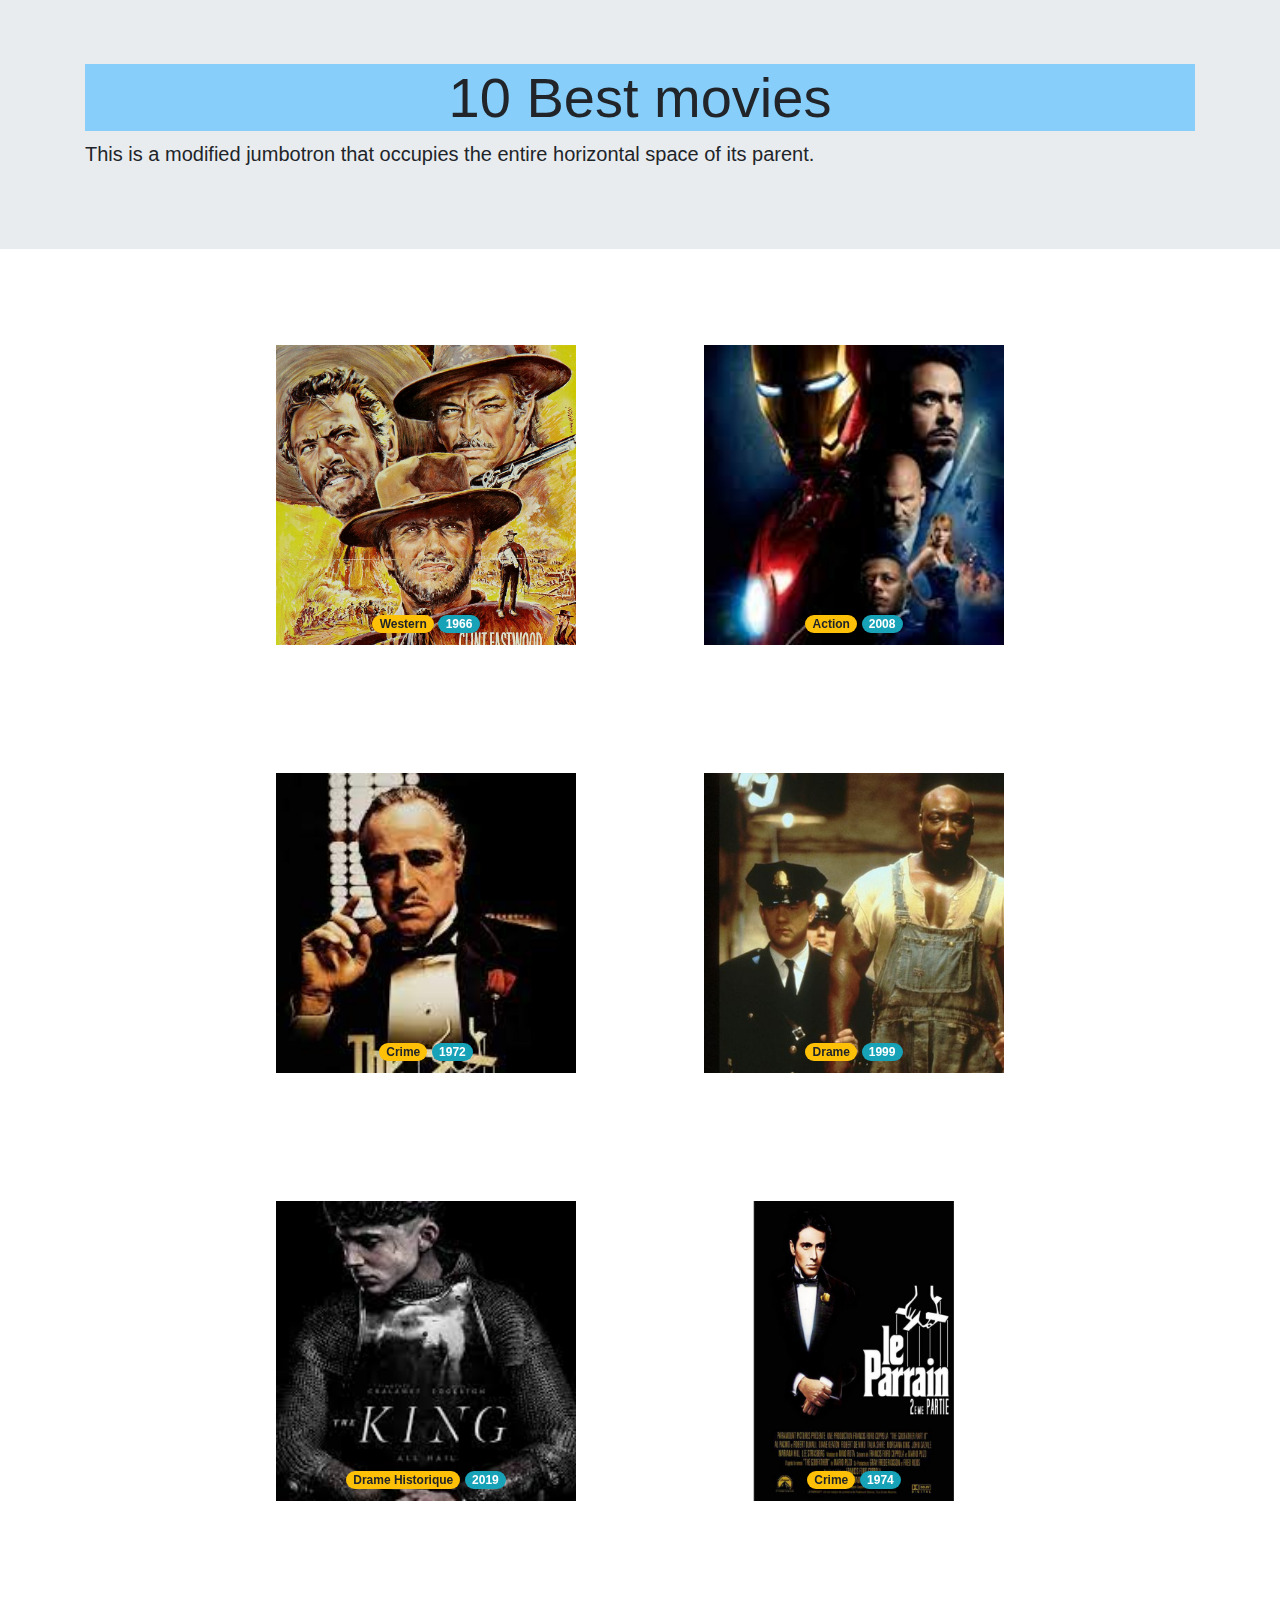
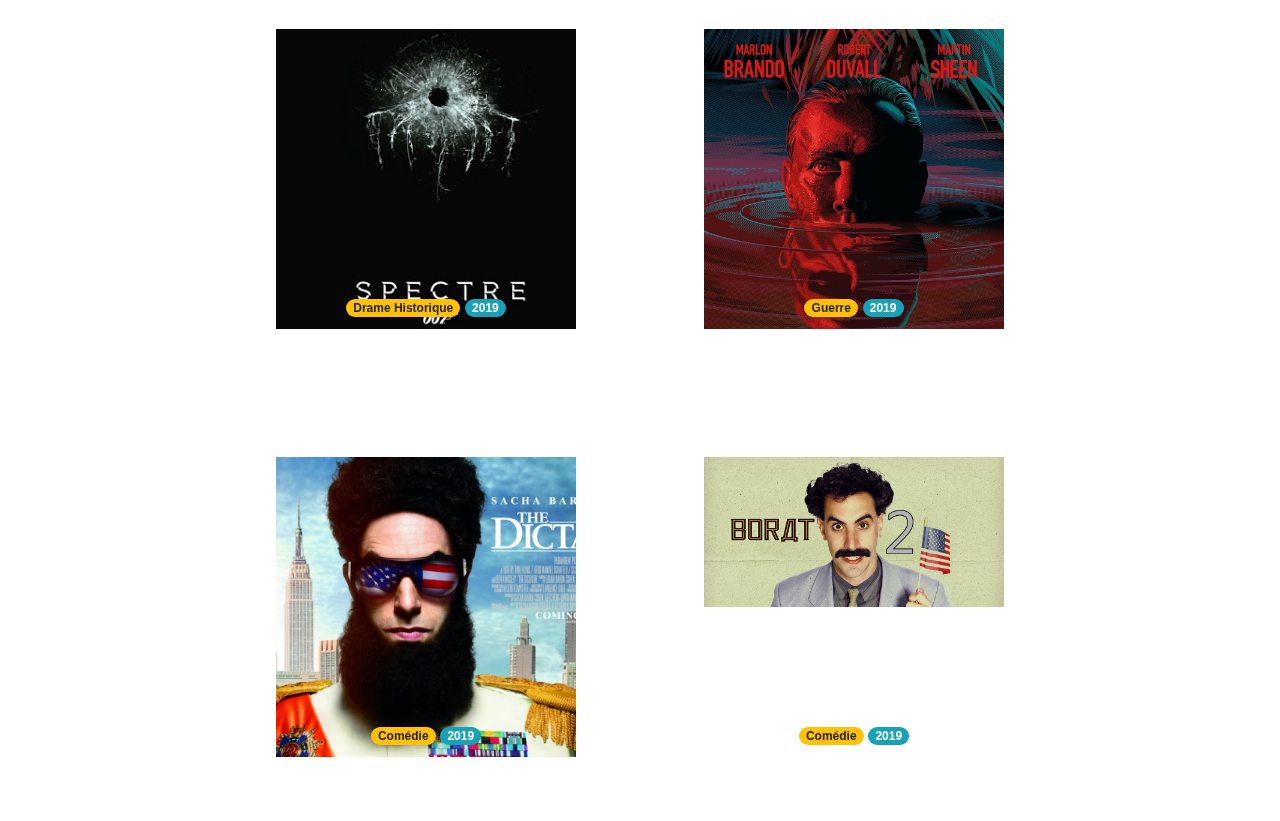
==== Movies/tenMovies.html @ 2616f10e "FirstCommitMovies" ====
<!DOCTYPE html>
<html lang="en">

<head>
    <meta charset="UTF-8">
    <meta name="viewport" content="width=device-width, initial-scale=1.0">
    <link rel="stylesheet" href="https://maxcdn.bootstrapcdn.com/bootstrap/4.0.0/css/bootstrap.min.css" integrity="sha384-Gn5384xqQ1aoWXA+058RXPxPg6fy4IWvTNh0E263XmFcJlSAwiGgFAW/dAiS6JXm" crossorigin="anonymous">
    <link rel="stylesheet" href="realStyle.css">
    <title>Document</title>
</head>

<body>
    <header>
        <div class="jumbotron jumbotron-fluid">
            <div class="container">
                <h1 class="display-4">10 Best movies</h1>
                <p class="lead">This is a modified jumbotron that occupies the entire horizontal space of its parent.
                </p>
            </div>
        </div>
    </header>
    <div class="Flex1">
        <div class="flip-card">
            <div class="flip-card-inner">
                <div class="flip-card-front">
                    <div class="bg-image1">
                        <span class="badge badge-pill badge-warning">Western</span>
                        <span class="badge badge-pill badge-info">1966</span>
                    </div>
                </div>
                <div class="flip-card-back">
                    <h1>Le bon, la brute et le truand</h1>
                    <p>Sergio Leone</p>
                    <p>The Good is Blondie, the Bad is Angel Eyes, and the Ugly is Tuco. Against the backdrop of the
                        Civil War, they search for a fortune in gold buried in a graveyard.</p>
                    <iframe src="https://www.youtube.com/embed/WA1hCZFOPqs" frameborder="0"
                        allow="accelerometer; autoplay; clipboard-write; encrypted-media; gyroscope; picture-in-picture"
                        allowfullscreen></iframe>
                </div>
            </div>
        </div>
        <div class="flip-card">
            <div class="flip-card-inner">
                <div class="flip-card-front">
                    <div class="bg-image2">
                        <span class="badge badge-pill badge-warning">Action</span>
                        <span class="badge badge-pill badge-info">2008</span>
                    </div>
                </div>
                <div class="flip-card-back">
                    <h1>Iron Man</h1>
                    <p>Jon Favreu</p>
                    <p>Tony Stark, inventeur de génie, vendeur d'armes et playboy milliardaire, est kidnappé en
                        Aghanistan. Forcé par ses ravisseurs à fabriquer une arme redoutable, il construit en secret une
                        armure high-tech révolutionnaire qu'il utilise pour s'échapper.</p>
                    <iframe src="https://www.youtube.com/embed/WA1hCZFOPqs" frameborder="0"
                        allow="accelerometer; autoplay; clipboard-write; encrypted-media; gyroscope; picture-in-picture"
                        allowfullscreen></iframe>
                </div>
            </div>
        </div>
        <div class="flip-card">
            <div class="flip-card-inner">
                <div class="flip-card-front">
                    <div class="bg-image3">
                        <span class="badge badge-pill badge-warning">Crime</span>
                        <span class="badge badge-pill badge-info">1972</span>
                    </div>
                </div>
                <div class="flip-card-back">
                    <h1>The Godfather</h1>
                    <p>Francis Ford Coppola</p>
                    <p>En 1945, à New York, les Corleone sont une des 5 familles de la mafia. Don Vito
                        Corleone,`parrain' de cette famille, marie sa fille à un bookmaker. Sollozzo, `parrain' de la
                        famille Tattaglia, propose à Don Vito une association dans le trafic de drogue, mais celui-ci
                        refuse.</p>
                        <iframe src="https://www.youtube.com/embed/sY1S34973zA" frameborder="0" allow="accelerometer; autoplay; clipboard-write; encrypted-media; gyroscope; picture-in-picture" allowfullscreen></iframe>
                </div>
            </div>
        </div>
        <div class="flip-card">
            <div class="flip-card-inner">
                <div class="flip-card-front">
                    <div class="bg-image4">
                        <span class="badge badge-pill badge-warning">Drame</span>
                        <span class="badge badge-pill badge-info">1999</span>
                    </div>
                </div>
                <div class="flip-card-back">
                    <h1>The Green Line</h1>
                    <p>Frank Darabont</p>
                    <p>Paul Edgecomb, gardien-chef du pénitencier de Cold Mountain, en 1935, en Louisiane, il était
                        chargé de veiller au bon déroulement des exécutions capitales au bloc E (la ligne verte).</p>
                    <iframe src="https://www.youtube.com/embed/mccs8Ql8m8o" frameborder="0"
                        allow="accelerometer; autoplay; clipboard-write; encrypted-media; gyroscope; picture-in-picture"
                        allowfullscreen></iframe>
                </div>
            </div>
        </div>
        <div class="flip-card">
            <div class="flip-card-inner">
                <div class="flip-card-front">
                    <div class="bg-image5">
                        <span class="badge badge-pill badge-warning">Drame Historique</span>
                        <span class="badge badge-pill badge-info">2019</span>
                    </div>
                </div>
                <div class="flip-card-back">
                    <h1>The King</h1>
                    <p>David Michod</p>
                    <p>Hal est un jeune prince rebelle, qui décide de quitter le royaume afin de vivre auprès du peuple.
                        Il est couronné roi à son tour et le jeune Henri V doit désormais affronter le chaos laissé par
                        son père derrière lui.</p>
                        <iframe src="https://www.youtube.com/embed/svVykTznk9Q" frameborder="0" allow="accelerometer; autoplay; clipboard-write; encrypted-media; gyroscope; picture-in-picture" allowfullscreen></iframe>
                </div>
            </div>
        </div>
        <div class="flip-card">
            <div class="flip-card-inner">
                <div class="flip-card-front">
                    <div class="bg-image6">
                        <span class="badge badge-pill badge-warning">Crime</span>
                        <span class="badge badge-pill badge-info">1974</span>
                    </div>
                </div>
                <div class="flip-card-back">
                    <h1>The Godfather 2</h1>
                    <p>Francis Ford Coppola</p>
                    <p>Depuis la mort de Don Vito Corleone, son fils Michael règne sur la famille. Amené à négocier avec
                        la mafia juive, il perd alors le soutien d'un de ses lieutenants, Frankie Pentageli.</p>
                    <iframe width="560" height="315" src="https://www.youtube.com/embed/9O1Iy9od7-A" frameborder="0"
                        allow="accelerometer; autoplay; clipboard-write; encrypted-media; gyroscope; picture-in-picture"
                        allowfullscreen></iframe>
                </div>
            </div>
        </div>
        <div class="flip-card">
            <div class="flip-card-inner">
                <div class="flip-card-front">
                    <div class="bg-image7">
                        <span class="badge badge-pill badge-warning">Drame Historique</span>
                        <span class="badge badge-pill badge-info">2019</span>
                    </div>
                </div>
                <div class="flip-card-back">
                    <h1>Spectre</h1>
                    <p>Sam Mendes</p>
                    <p>James Bond se retrouve dans une mission très personnelle à Mexico puis à Rome. Pendant ce temps,
                        à Londres, Max Denbigh, le nouveau directeur du Centre pour la Sécurité Nationale, remet en
                        cause l'existence même du MI6, dirigé par M.</p>
                    <iframe src="https://www.youtube.com/embed/MqTZqbisiiw" frameborder="0"
                        allow="accelerometer; autoplay; clipboard-write; encrypted-media; gyroscope; picture-in-picture"
                        allowfullscreen></iframe>
                </div>
            </div>
        </div>
        <div class="flip-card">
            <div class="flip-card-inner">
                <div class="flip-card-front">
                    <div class="bg-image8">
                        <span class="badge badge-pill badge-warning">Guerre</span>
                        <span class="badge badge-pill badge-info">2019</span>
                    </div>
                </div>
                <div class="flip-card-back">
                    <h1>Apocalypse Now</h1>
                    <p>Francis Ford Coppola</p>
                    <p>Pendant la guerre du Vietnam, un agent de l'armée américaine s'aventure au Cambodge à la recherche d'un tyran dangereux, le colonel Kurtz, autrefois un soldat modèle qui s'est converti
                    plus tard à la cause de l'ennemi.</p>
                    <iframe src="https://www.youtube.com/embed/FTjG-Aux_yQ" frameborder="0"
                        allow="accelerometer; autoplay; clipboard-write; encrypted-media; gyroscope; picture-in-picture"
                        allowfullscreen></iframe>
                </div>
            </div>
        </div>
        <div class="flip-card">
            <div class="flip-card-inner">
                <div class="flip-card-front">
                    <div class="bg-image9">
                        <span class="badge badge-pill badge-warning">Comédie</span>
                        <span class="badge badge-pill badge-info">2019</span>
                    </div>
                </div>
                <div class="flip-card-back">
                    <h1>The Dictator</h1>
                    <p>Francis Ford Coppola</p>
                    <p>Pendant la guerre du Vietnam, un agent de l'armée américaine s'aventure au Cambodge à la
                        recherche d'un tyran dangereux, le colonel Kurtz, autrefois un soldat modèle qui s'est converti
                        plus tard à la cause de l'ennemi.</p>
                    <iframe src="https://www.youtube.com/embed/FTjG-Aux_yQ" frameborder="0"
                        allow="accelerometer; autoplay; clipboard-write; encrypted-media; gyroscope; picture-in-picture"
                        allowfullscreen></iframe>
                </div>
            </div>
        </div>
        <div class="flip-card">
            <div class="flip-card-inner">
                <div class="flip-card-front">
                    <div class="bg-image10">
                        <span class="badge badge-pill badge-warning">Comédie</span>
                        <span class="badge badge-pill badge-info">2019</span>
                    </div>
                </div>
                <div class="flip-card-back">
                    <h1>Borat, nouvelle mission filmée</h1>
                    <p>Jason Woliner</p>
                    <p> Borat is given chance now that America is "great again" under the rule of Premier McDonald Trump. The leaders of Kazakhstan have given Borat a chance to redeem himself.</p>
                    <iframe src="https://www.youtube.com/embed/FTjG-Aux_yQ" frameborder="0"
                        allow="accelerometer; autoplay; clipboard-write; encrypted-media; gyroscope; picture-in-picture"
                        allowfullscreen></iframe>
                </div>
            </div>
        </div>

    </div>
</body>

</html>
---- Movies/realStyle.css ----
html {
    display: flex;
    flex-wrap: wrap;
}
header .display-4{
    background-color: lightskyblue;
    display: flex;
    flex-direction: row;
    width: 100%;
    justify-content: center;
}
header .container .lead{
    width: 100%;
}

.Flex1 {
    display: flex;
    flex-wrap: wrap;
    justify-content: center;
}
.badge {
    margin-top: 90%;
}

/* The flip card container - set the width and height to whatever you want. We have added the border property to demonstrate that the flip itself goes out of the box on hover (remove perspective if you don't want the 3D effect */
.flip-card {
    display: flex;
    width: 300px;
    height: 300px;
    /*border: 1px solid #f1f1f1;*/
    margin: 5%;
    justify-content: center;
    perspective: 1000px; /* Remove this if you don't want the 3D effect */
  }
  /* This container is needed to position the front and back side */
  .flip-card-inner {
    position: relative;
    width: 100%;
    height: 100%;
    text-align: center;
    transition: transform 0.8s;
    transform-style: preserve-3d;
  }
  
  /* Do an horizontal flip when you move the mouse over the flip box container */
  .flip-card:hover .flip-card-inner {
    transform: rotateY(180deg);
  }
  
  /* Position the front and back side */
  .flip-card-front, .flip-card-back {
    position: absolute;
    width: 100%;
    height: 100%;
    -webkit-backface-visibility: hidden; /* Safari */
    backface-visibility: hidden;
  }
  
  /* Style the front side (fallback if image is missing) */
  .flip-card-front {
    color: white;
  }
  /* Style the back side */
  .flip-card-back {
    background-color: darkmagenta;
    color: white;
    transform: rotateY(180deg);
}
.bg-image1 {
    background-image: url(./117.jpg);
    background-repeat: no-repeat;
    background-size: cover;
    height: 100%;
}
.bg-image2 {
    background-image: url(./ironman.jpg);
    background-repeat: no-repeat;
    background-size: cover;
    height: 100%;
}
.bg-image3 {
    background-image: url(./the-godfather.jpg);
    background-repeat: no-repeat;
    background-size: cover;
    height: 100%;
}

.bg-image4 {
    background-image: url(./GreenLine.jpg);
    background-repeat: no-repeat;
    background-size: cover;
    height: 100%;
}

.bg-image5 {
    background-image: url(./theking.jpg);
    background-repeat: no-repeat;
    background-size: cover;
    height: 100%;
}

.bg-image6 {
    background-image: url(./le-parrain-ii-de-francis-ford-coppola-dvd-zone-2.jpg);
    background-repeat: no-repeat;
    background-size: 100%; 
    height: 100%;
}

.bg-image7 {
    background-image: url(./Spectre.jpg);
    background-repeat: no-repeat;
    background-size: cover;
    height: 100%;
}

.bg-image8 {
    background-image: url(./b64f2df9212eadbd2d9db770fd4799bb.jpg);
    background-repeat: no-repeat;
    background-size: cover;
    height: 100%;
}

.bg-image9 {
    background-image: url(./dictator.jpg);
    background-repeat: no-repeat;
    background-size: cover;
    height: 100%;
}
.bg-image10 {
    background-image: url(./borat-two.jpg);
    background-repeat: no-repeat;
    background-size: 100%;
    height: 100%;
}
iframe {
    width: 50%;
    height: 25%;
}
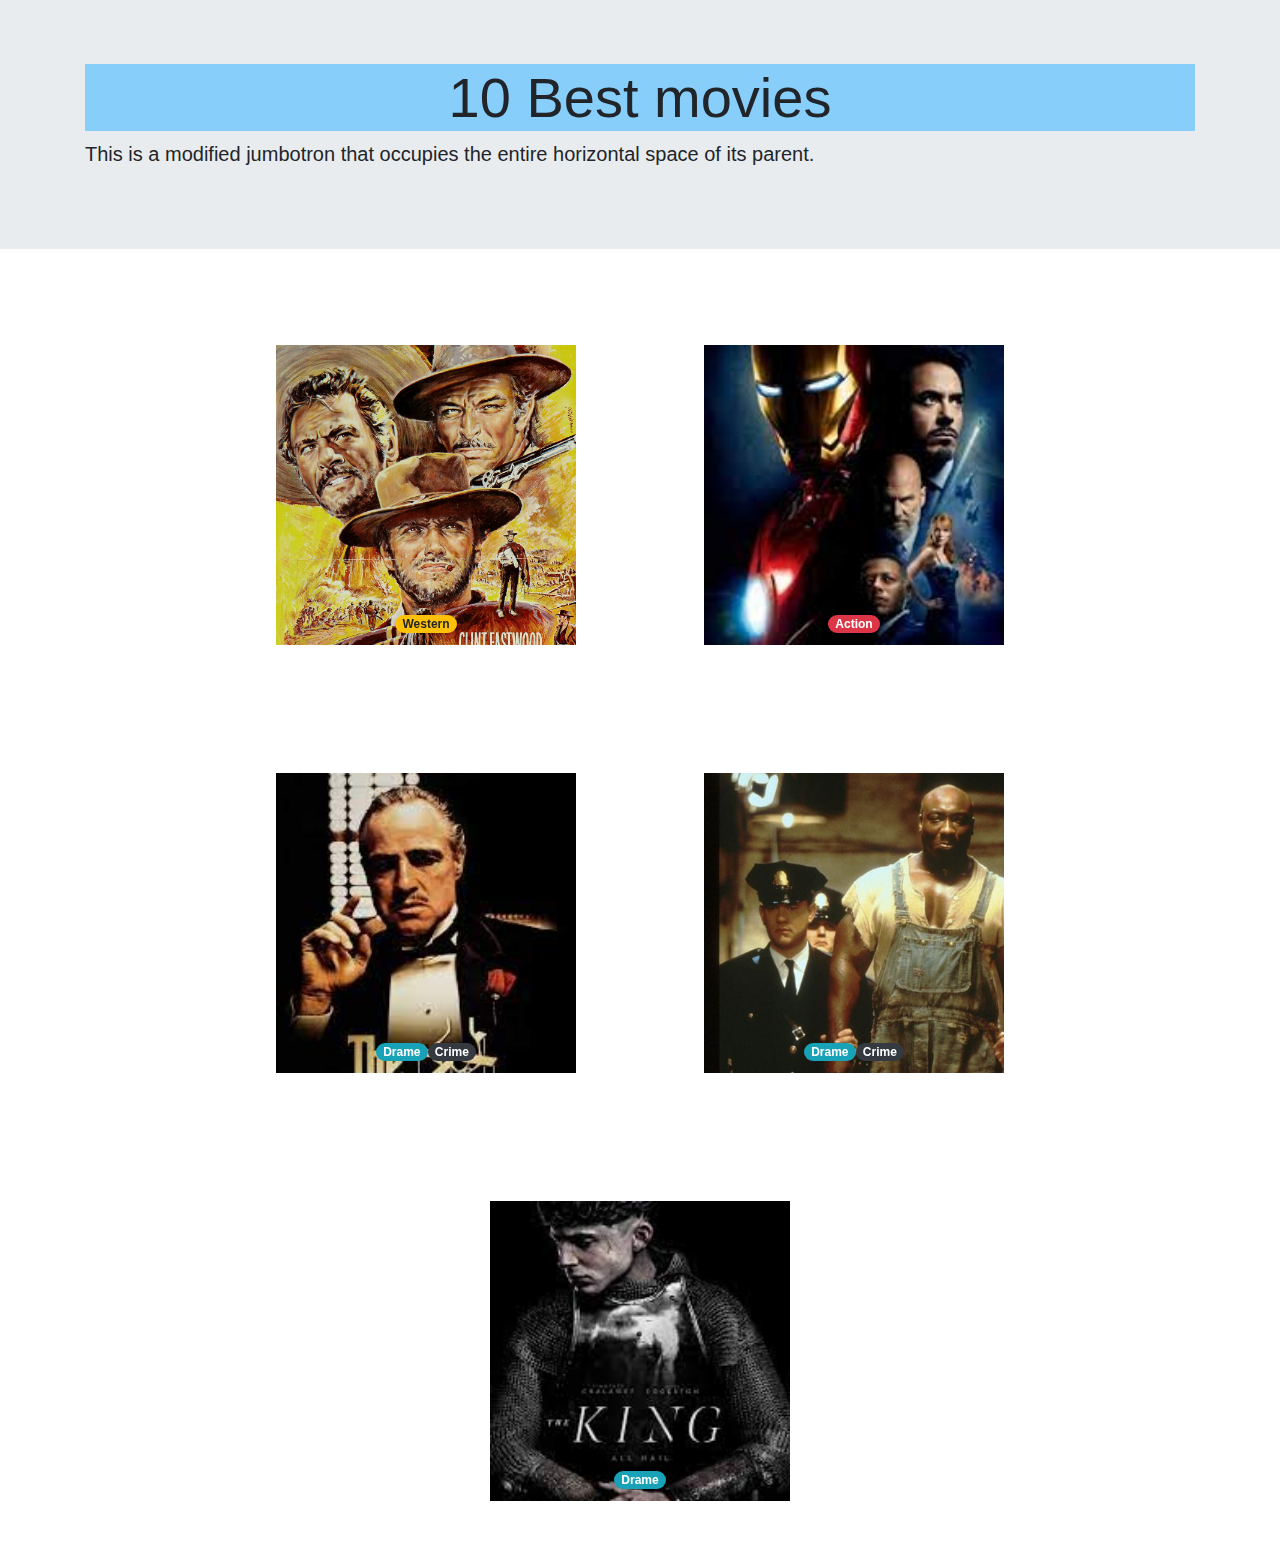
==== commit 3934a476: "Exos collection" ====
--- a/Movies/tenMovies.html
+++ b/Movies/tenMovies.html
@@ -4,7 +4,8 @@
 <head>
     <meta charset="UTF-8">
     <meta name="viewport" content="width=device-width, initial-scale=1.0">
-    <link rel="stylesheet" href="https://maxcdn.bootstrapcdn.com/bootstrap/4.0.0/css/bootstrap.min.css" integrity="sha384-Gn5384xqQ1aoWXA+058RXPxPg6fy4IWvTNh0E263XmFcJlSAwiGgFAW/dAiS6JXm" crossorigin="anonymous">
+    <link rel="stylesheet" href="https://maxcdn.bootstrapcdn.com/bootstrap/4.0.0/css/bootstrap.min.css"
+        integrity="sha384-Gn5384xqQ1aoWXA+058RXPxPg6fy4IWvTNh0E263XmFcJlSAwiGgFAW/dAiS6JXm" crossorigin="anonymous">
     <link rel="stylesheet" href="realStyle.css">
     <title>Document</title>
 </head>
@@ -74,7 +75,9 @@
                         Corleone,`parrain' de cette famille, marie sa fille à un bookmaker. Sollozzo, `parrain' de la
                         famille Tattaglia, propose à Don Vito une association dans le trafic de drogue, mais celui-ci
                         refuse.</p>
-                        <iframe src="https://www.youtube.com/embed/sY1S34973zA" frameborder="0" allow="accelerometer; autoplay; clipboard-write; encrypted-media; gyroscope; picture-in-picture" allowfullscreen></iframe>
+                    <iframe src="https://www.youtube.com/embed/sY1S34973zA" frameborder="0"
+                        allow="accelerometer; autoplay; clipboard-write; encrypted-media; gyroscope; picture-in-picture"
+                        allowfullscreen></iframe>
                 </div>
             </div>
         </div>
@@ -111,7 +114,9 @@
                     <p>Hal est un jeune prince rebelle, qui décide de quitter le royaume afin de vivre auprès du peuple.
                         Il est couronné roi à son tour et le jeune Henri V doit désormais affronter le chaos laissé par
                         son père derrière lui.</p>
-                        <iframe src="https://www.youtube.com/embed/svVykTznk9Q" frameborder="0" allow="accelerometer; autoplay; clipboard-write; encrypted-media; gyroscope; picture-in-picture" allowfullscreen></iframe>
+                    <iframe src="https://www.youtube.com/embed/svVykTznk9Q" frameborder="0"
+                        allow="accelerometer; autoplay; clipboard-write; encrypted-media; gyroscope; picture-in-picture"
+                        allowfullscreen></iframe>
                 </div>
             </div>
         </div>
@@ -165,25 +170,6 @@
                 <div class="flip-card-back">
                     <h1>Apocalypse Now</h1>
                     <p>Francis Ford Coppola</p>
-                    <p>Pendant la guerre du Vietnam, un agent de l'armée américaine s'aventure au Cambodge à la recherche d'un tyran dangereux, le colonel Kurtz, autrefois un soldat modèle qui s'est converti
-                    plus tard à la cause de l'ennemi.</p>
-                    <iframe src="https://www.youtube.com/embed/FTjG-Aux_yQ" frameborder="0"
-                        allow="accelerometer; autoplay; clipboard-write; encrypted-media; gyroscope; picture-in-picture"
-                        allowfullscreen></iframe>
-                </div>
-            </div>
-        </div>
-        <div class="flip-card">
-            <div class="flip-card-inner">
-                <div class="flip-card-front">
-                    <div class="bg-image9">
-                        <span class="badge badge-pill badge-warning">Comédie</span>
-                        <span class="badge badge-pill badge-info">2019</span>
-                    </div>
-                </div>
-                <div class="flip-card-back">
-                    <h1>The Dictator</h1>
-                    <p>Francis Ford Coppola</p>
                     <p>Pendant la guerre du Vietnam, un agent de l'armée américaine s'aventure au Cambodge à la
                         recherche d'un tyran dangereux, le colonel Kurtz, autrefois un soldat modèle qui s'est converti
                         plus tard à la cause de l'ennemi.</p>
@@ -196,6 +182,26 @@
         <div class="flip-card">
             <div class="flip-card-inner">
                 <div class="flip-card-front">
+                    <div class="bg-image9">
+                        <span class="badge badge-pill badge-warning">Comédie</span>
+                        <span class="badge badge-pill badge-info">2019</span>
+                    </div>
+                </div>
+                <div class="flip-card-back">
+                    <h1>The Dictator</h1>
+                    <p>Francis Ford Coppola</p>
+                    <p>Pendant la guerre du Vietnam, un agent de l'armée américaine s'aventure au Cambodge à la
+                        recherche d'un tyran dangereux, le colonel Kurtz, autrefois un soldat modèle qui s'est converti
+                        plus tard à la cause de l'ennemi.</p>
+                    <iframe src="https://www.youtube.com/embed/FTjG-Aux_yQ" frameborder="0"
+                        allow="accelerometer; autoplay; clipboard-write; encrypted-media; gyroscope; picture-in-picture"
+                        allowfullscreen></iframe>
+                </div>
+            </div>
+        </div>
+        <div class="flip-card">
+            <div class="flip-card-inner">
+                <div class="flip-card-front">
                     <div class="bg-image10">
                         <span class="badge badge-pill badge-warning">Comédie</span>
                         <span class="badge badge-pill badge-info">2019</span>
@@ -204,15 +210,16 @@
                 <div class="flip-card-back">
                     <h1>Borat, nouvelle mission filmée</h1>
                     <p>Jason Woliner</p>
-                    <p> Borat is given chance now that America is "great again" under the rule of Premier McDonald Trump. The leaders of Kazakhstan have given Borat a chance to redeem himself.</p>
+                    <p> Borat is given chance now that America is "great again" under the rule of Premier McDonald
+                        Trump. The leaders of Kazakhstan have given Borat a chance to redeem himself.</p>
                     <iframe src="https://www.youtube.com/embed/FTjG-Aux_yQ" frameborder="0"
                         allow="accelerometer; autoplay; clipboard-write; encrypted-media; gyroscope; picture-in-picture"
                         allowfullscreen></iframe>
                 </div>
             </div>
         </div>
-
     </div>
+    <script src="collection.js"></script>
 </body>
 
 </html>